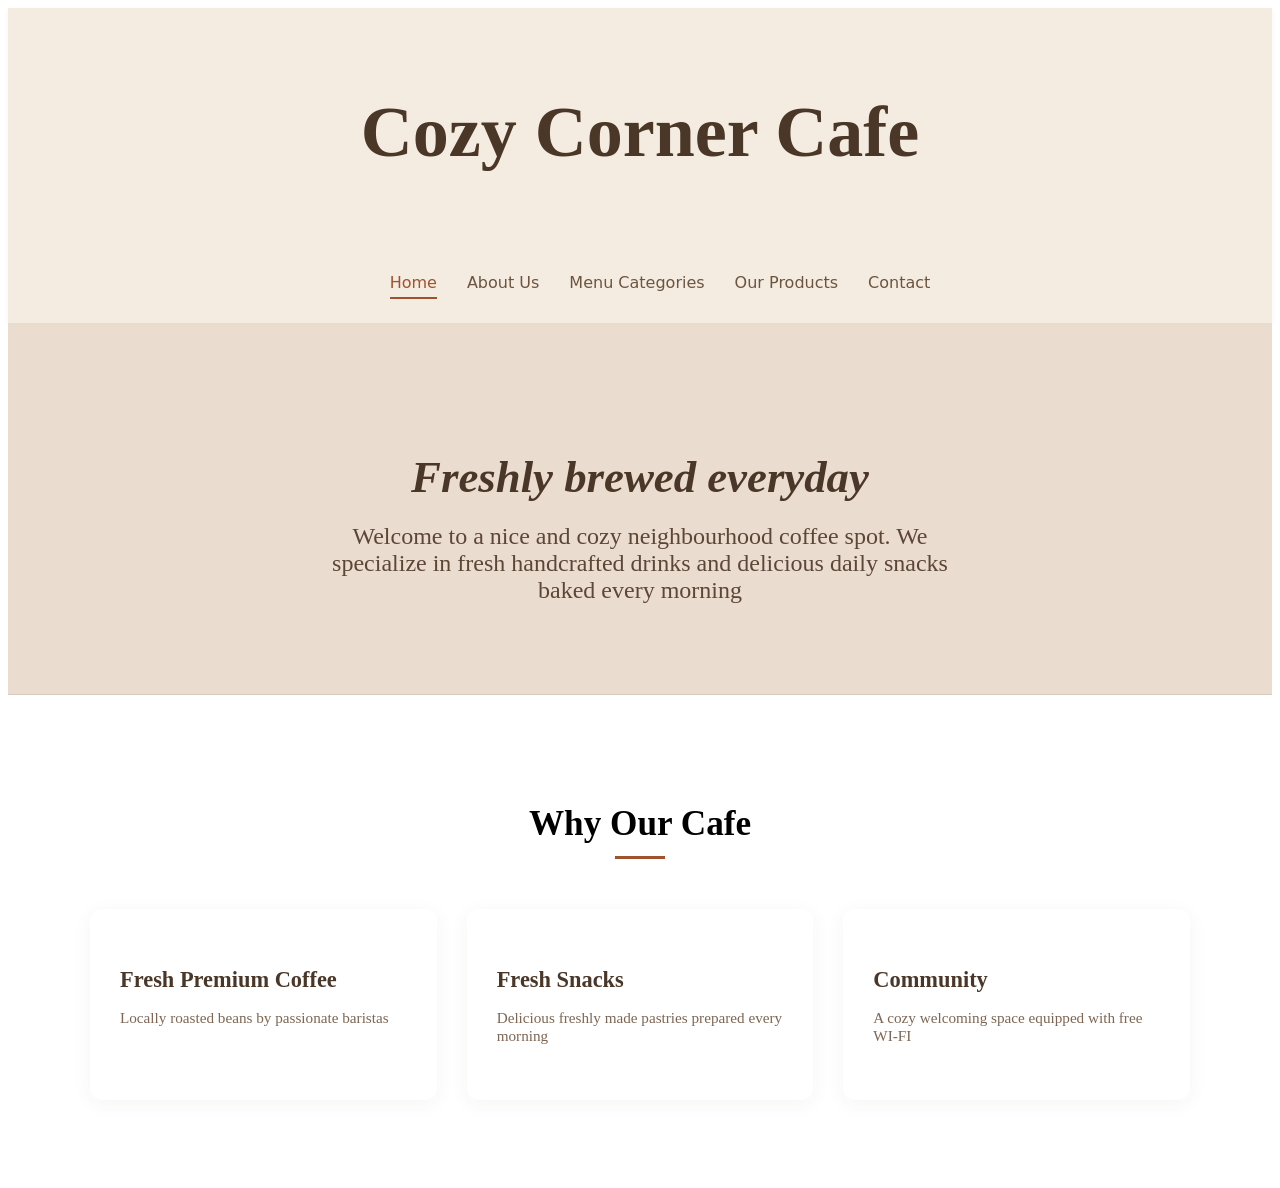
==== index.html @ 43c617df "Update index.html" ====
<!DOCTYPE html>
<html lang="en">

<head>
    <meta charset="UTF-8">
    <meta name="viewport" content="width=device-width, initial-scale=1.0">
    <title>Local Business Cafe</title>
    <link rel="stylesheet" href="assets/css/style.css" />  <!--Calls in CSS-->
</head>

<body>
    <header class="index-header">
        <div class="index-logo">
            <h1>Cozy Corner Cafe</h1>
        </div>
        <nav>
            <ul>
                <!--Creates navigation buttons-->
                <li><a href="index.html" class="active" >Home</a></li> 
                <li><a href="about.html" >About Us</a></li>
                <li><a href="category.html" >Menu Categories</a></li>
                <li><a href="products.html">Our Products</a></li>
                <li><a href="contact.html" >Contact</a></li>
            </ul>
        </nav>
    </header>

    <main>
        <section class="hero">
            <h2>Freshly brewed everyday</h2>
            <p>Welcome to a nice and cozy neighbourhood coffee spot. We specialize in fresh handcrafted drinks and delicious daily snacks baked every morning</p>
        </section>

        <section class="highlights">
            <h2>Why Our Cafe</h2>

            <div class="highlight-grid">

                <div class="card">
                    <h2>Fresh Premium Coffee</h2>
                    <p>Locally roasted beans by passionate baristas</p>
                </div>

                <div class="card">
                    <h2>Fresh Snacks</h2>
                    <p>Delicious freshly made pastries prepared every morning</p>
                </div>

                <div class="card">
                    <h2>Community</h2>
                    <p>A cozy welcoming space equipped with free WI-FI </p>
                </div>
            </div>
        </section>
    </main>

    <script src="app.js" ></script>
</body>
</html>
---- assets/css/style.css ----
.container {
    max-width: 1100px;
    margin: 0 auto;
    padding: 40px 20px;
}

.index-header {
    display: flex;
    flex-direction: column;
    align-items: center;   /* Vertically centers both elements */
    padding: 15px 40px;
    background-color: #f4ece1;
    box-shadow: 0 2px 5px rgba(0, 0, 0, 0.05);
    gap: 15px;   /*Controlls gap between logo and links */
}

.index-logo {
    padding: 20px;
}

.index-logo h1 {
    font-family: 'Georgia', serif;
    font-size: 4.5rem;
    color: #4a3728;
}

nav ul {
    display: flex;
    list-style: none;   /* Removes Bullet points */
}

nav ul li {
    margin: 0 15px;
}

nav a {
    text-decoration: none;   /* Removes underline */
    font-family: system-ui, sans-serif;
    font-weight: 500;
    font-size: 1rem;
    color: #6d5440;
    padding: 5px 0;
    transition: color 0.2s ease, border-color 0.2s ease;   /* Color Transition  when you Hover*/
}

nav a:hover {
    color: #4a3728;   /* Darkens when you hover */
}

nav a.active {
    color: #a0522d;
    border-bottom: 2px solid #a0522d;
}

.hero {
    padding: 90px 20px;
    background-color: #ebdcd0;
    border-bottom: 1px solid rgba(74, 55, 40, 0.1);
    text-align: center;
}

.hero h2 {
    font-family: 'Georgia', serif;
    font-size: 2.8rem;
    color: #4a3728;
    margin-bottom: 20px;
    font-style: italic;
}

.hero p {
    max-width: 650px;
    margin: 0 auto;
    font-size: 1.5rem;
    color: #5c4636;
}

.highlights {
    padding: 80px 40px;
    text-align: center;
}

.highlights > h2 {
    font-family: 'Georgia', serif;
    font-size: 2.2rem;
    margin-bottom: 50px;
    position: relative;
    display: inline-block;   /* Shrinks parent match text sizing */
}

.highlights > h2::after {
    content: '';
    display: block;
    width: 50px;
    height: 3px;
    background-color: #a0522d;
    margin: 12px auto 0 auto;   /* Centers the line under the heading */
}

.highlight-grid {
    display: flex;
    justify-content: center;
    gap: 30px;
    max-width: 1100px;
    margin: 0 auto;
    flex-wrap: wrap; 
}

.card {
    background: #ffffff;
    padding: 40px 30px;
    border-radius: 12px;   /* Rounded Courners */
    flex: 1;
    min-width: 280px;
    box-shadow: 0 4px 20px rgba(74, 55, 40, 0.05);
    transition: transform 0.3s ease, box-shadow 0.3s ease;
    text-align: left;
}

.card:hover {
    transform: translateY(-5px);   /* Moves upwards when you hover */
}

.card h2 {
    font-family: 'Georgia', serif;
    font-size: 1.4rem;
    color: #4a3728;
    margin-bottom: 12px;
}

.card p {
    font-size: 0.95rem;
    color: #7d6653;
}



@media screen and (max-width: 768px) {
    
    header {
        padding: 20px;
        gap: 5px;

    }

    .index-logo {
        padding: 10px;
    }

    .index-logo h1 {
        font-size: 2rem;
    }

    nav ul {
        flex-direction: column;
        align-items: center;
        gap: 10px;
        padding: 0;
    }

    nav ul li {
        margin: 5px 0;
    }

    .hero {
        padding: 60px 20px;
    }

    .hero h2 {
        font-size: 2.2rem;
    }

    .hero p {
        font-size: 1.2rem;
    }

    .highlights {
        padding: 50px 20px;
    }
    .history {
        flex-direction: column;
        gap: 40px;
        padding: 60px 24px;
    }

    .our-history {
        text-align: left;
    }

    .our-history h2 {
        font-size: 2.4rem;
        margin-bottom: 20px;
    }

    .our-history p {
        font-size: 1.1rem;
        line-height: 1.6;
        margin-bottom: 18px;
    }

    .our-history-image {
        max-width: 100%;
        order: -1;
    }

    .our-history-image img {
        max-height: 300px;
    }
}


/* about.html */

.about-header {
    display: flex;
    flex-direction: column;
    align-items: center;
    padding: 15px 40px;
    background-color: #f4ece1;
    box-shadow: 0 2px 5px rgba(0, 0, 0, 0.05);
    gap: 15px;
}

.about-logo {
    padding: 20px;
}

.about-logo h1 {
    font-family: 'Georgia', serif;
    font-size: 4.5rem;
    color: #4a3728;
}

.our-story {
    padding: 90px 20px;
    background-color: #ebdcd0;
    border-bottom: 1px solid rgba(74, 55, 40, 0.1);
    text-align: center;
}

.our-story h2 {
    font-family: 'Georgia', serif;
    font-size: 2.8rem;
    color: #4a3728;
    margin-bottom: 20px;
    font-style: italic;
}

.our-story p {
    max-width: 650px;
    margin: 0 auto;
    font-size: 1.5rem;
    color: #5c4636;
}

.history {
    display: flex;
    align-items: stretch;
    justify-content: space-between;
    gap: 60px;
    padding: 100px 40px;         
    max-width: 1140px;
    margin: 0 auto;
    border-bottom: 1px solid rgba(74, 55, 40, 0.1);
}

.our-history {
    flex: 1.2;
    display: flex;
    flex-direction: column;
    justify-content: center;
    text-align: left;           
}

.our-history h2 {
    font-family: 'Georgia', serif;
    font-size: 3rem;
    color: #4a3728;
    margin-bottom: 30px;
    font-style: italic;
    font-weight: normal;
    line-height: 1.2;
    font-style: italic;
}

.our-history p {
    font-size: 1.15rem;          
    color: #5c4636;
    line-height: 1.7;
    margin-bottom: 24px;
}

.our-history p:last-child {
    margin-bottom: 0;
}

.our-history-image {
    flex: 0.8;
    max-width: 440px;
    width: 100%;
}

.our-history-image img {
    width: 100%;
    height: 100%;
    max-height: 520px;
    display: block;
    border-radius: 12px;
    object-fit: cover;
}

.our-values {
    padding: 90px 20px;
    border-bottom: 1px solid rgba(74, 55, 40, 0.1);
    text-align: center;
}

.our-values h2 {
    font-family: 'Georgia', serif;
    font-size: 2.8rem;
    margin-bottom: 20px;
    font-style: italic;
}

.our-values h3 {
    font-family: 'Georgia', serif;
    font-size: 2rem;
    margin-bottom: 20px;
    font-style: bold;
}

.our-values-grid {
    display: flex;
    justify-content: center;
    gap: 30px;
    max-width: 1100px;
    margin: 0 auto;
    flex-wrap: wrap; 
}

.value-card {
    background: #ffffff;
    padding: 40px 30px;
    border-radius: 12px;
    flex: 1;
    min-width: 280px;
    box-shadow: 0 4px 20px rgba(74, 55, 40, 0.05);
    transition: transform 0.3s ease, box-shadow 0.3s ease;
    text-align: left;
}

.value-card:hover {
    transform: translateY(-5px);
}

.value-card h2 {
    font-family: 'Georgia', serif;
    font-size: 1.4rem;
    color: #4a3728;
    margin-bottom: 12px;
}

.value-card p {
    font-size: 0.95rem;
    color: #7d6653;
}

/* Contact.html */

.contact-header {
    display: flex;
    flex-direction: column;
    align-items: center;
    padding: 15px 40px;
    background-color: #f4ece1;
    box-shadow: 0 2px 5px rgba(0, 0, 0, 0.05);
    gap: 15px;
}

.contact-logo {
    padding: 20px;
}

.contact-logo h1 {
    font-family: 'Georgia', serif;
    font-size: 4.5rem;
    color: #4a3728;
}

.contact-section {
    max-width: 600px;
    margin: 60px auto;
    padding: 0 20px;
}

.form-group {
    margin-bottom: 20px;
    display: flex;
    flex-direction: column;
    text-align: left;
}

.form-group label {
    font-family: system-ui, sans-serif;
    font-weight: 500;
    color: #4a3728;
    margin-bottom: 5px;
}

.form-group input, 
.form-group textarea {
    padding: 12px;
    border: 1px solid #6d5440;
    border-radius: 6px;
    font-size: 1rem;
    outline: none;
}

/* Validation Highlights and Feedback States */
.error-msg {
    color: #d9534f;
    font-size: 0.85rem;
    margin-top: 5px;
    font-family: system-ui, sans-serif;
}

.input-error {
    border-color: #d9534f !important;
    background-color: #fff5f5;
}

#submitBtn {
    background-color: #4a3728;
    color: #ffffff;
    padding: 12px 24px;
    border: none;
    border-radius: 6px;
    font-size: 1rem;
    cursor: pointer;
    transition: background-color 0.2s ease;
}

#submitBtn:hover {
    background-color: #6d5440;
}

.feedback-container {
    margin-top: 20px;
    padding: 15px;
    border-radius: 6px;
    font-family: system-ui, sans-serif;
    text-align: center;
}

.success-msg {
    background-color: #d4edda;
    color: #155724;
    border: 1px solid #c3e6cb;
}

.error-banner {
    background-color: #f8d7da;
    color: #721c24;
    border: 1px solid #f5c6cb;
}

.hidden {
    display: none;
}

/* Category.html */

.category-header {
    display: flex;
    flex-direction: column;
    align-items: center;
    padding: 15px 40px;
    background-color: #f4ece1;
    box-shadow: 0 2px 5px rgba(0, 0, 0, 0.05);
    gap: 15px;
}

.category-logo {
    padding: 20px;
}

.category-logo h1 {
    font-family: 'Georgia', serif;
    font-size: 4.5rem;
    color: #4a3728;
}

.category-filter-buttons {
    margin: 30px 0 5px 0;
    display: flex;
    justify-content: center;
    gap: 15px;
    flex-wrap: wrap;
}

.filter-button {
    background-color: transparent;
    border: 2px solid #6d5440;
    color: #6d5440;
    padding: 10px 20px;
    font-size: 1rem;
    font-weight: 500;
    border-radius: 30px;
    cursor: pointer;
    transition: all 0.2s ease;
}

.filter-button:hover, 
.filter-button.active {
    background-color: #4a3728;
    border-color: #4a3728;
    color: #ffffff;
}

.category-section {
    max-width: 1100px;
    margin: 60px auto;
    padding: 0 20px;
    text-align: center;
}

.menu-grid {
    display: grid;
    grid-template-columns: repeat(auto-fit, minmax(320px, 1fr));
    gap: 25px;
    margin-top: 40px;
}

.menu-item {
    background-color: #f4ece1;
    border-radius: 8px;
    padding: 20px;
    box-sizing: border-box;
    text-align: left;
    transition: opacity 0.3s ease, transform 0.3s ease;
    display: flex;
    flex-direction: row; 
    gap: 20px;
    align-items: center;
    justify-content: space-between;
}

.item-info {
    flex: 1;
}

.menu-item h3 {
    font-family: 'Georgia', serif;
    color: #4a3728;
    margin-top: 0;
    margin-bottom: 8px;
    font-size: 1.3rem;
}

.menu-item p {
    color: #6d5440;
    font-size: 0.95rem;
    margin: 0;
}

.menu-grid img {
    width: 120px;
    height: 120px;
    object-fit: cover;
    border-radius: 8px;
    flex-shrink: 0; 
}

.hidden-item {
    display: none !important;
}

@media screen and (max-width: 768px) {
    .category-logo h1 {
        font-size: 2.5rem;
    }
}

@media screen and (max-width: 550px) {
    .menu-item {
        flex-direction: column-reverse;
        text-align: center;
        gap: 15px;
    }

    .menu-grid img {
        width: 100%;
        max-width: 240px;
        height: 160px;
    }
}

/* products.html */

.products-header {
    display: flex;
    flex-direction: column;
    align-items: center;
    padding: 15px 40px;
    background-color: #f4ece1;
    box-shadow: 0 2px 5px rgba(0, 0, 0, 0.05);
    gap: 15px;
}

.products-logo {
    padding: 20px;
}

.products-logo h1 {
    font-family: 'Georgia', serif;
    font-size: 4.5rem;
    color: #4a3728;
}

.products-header {
    display: flex;
    flex-direction: column;
    align-items: center;
    padding: 15px 40px;
    background-color: #f4ece1;
    box-shadow: 0 2px 5px rgba(0, 0, 0, 0.05);
    gap: 15px;
}

.products-section {
    max-width: 1100px;
    margin: 60px auto;
    padding: 0 20px;
    text-align: center;
}

.products-grid {
    display: flex;
    flex-wrap: wrap;
    gap: 30px;
    margin-top: 40px;
    justify-content: center;
}

.product-card {
    background-color: #ffffff;
    border: 1px solid rgba(109, 84, 64, 0.15);
    border-radius: 12px;
    overflow: hidden;
    display: flex;
    flex-direction: column;
    flex: 1;
    min-width: 280px;
    max-width: 320px;
    text-align: left;
    box-shadow: 0 4px 15px rgba(74, 55, 40, 0.02);
    transition: transform 0.3s ease, box-shadow 0.3s ease;
}

.product-card img,
.product-image {
    width: 100%;
    height: 200px;
    object-fit: cover;
    display: block;
    border-bottom: 1px solid rgba(109, 84, 64, 0.15); 
}

.product-card:hover {
    transform: translateY(-5px);
    box-shadow: 0 8px 25px rgba(74, 55, 40, 0.08);
}

.product-image {
    background-color: #f4ece1;
    height: 200px;
    display: flex;
    align-items: center;
    justify-content: center;
    font-size: 4rem;
}

.product-info {
    padding: 25px 20px 20px 20px;
    display: flex;
    flex-direction: column;
    flex-grow: 1;
}

.product-info h3 {
    font-family: 'Georgia', serif;
    color: #4a3728;
    margin: 0 0 10px 0;
    font-size: 1.3rem;
}

.product-desc {
    color: #6d5440;
    font-size: 0.9rem;
    line-height: 1.4;
    margin: 0 0 15px 0;
    flex-grow: 1;
}

.product-price {
    font-family: system-ui, sans-serif;
    font-weight: 700;
    font-size: 1.2rem;
    color: #a0522d;
}
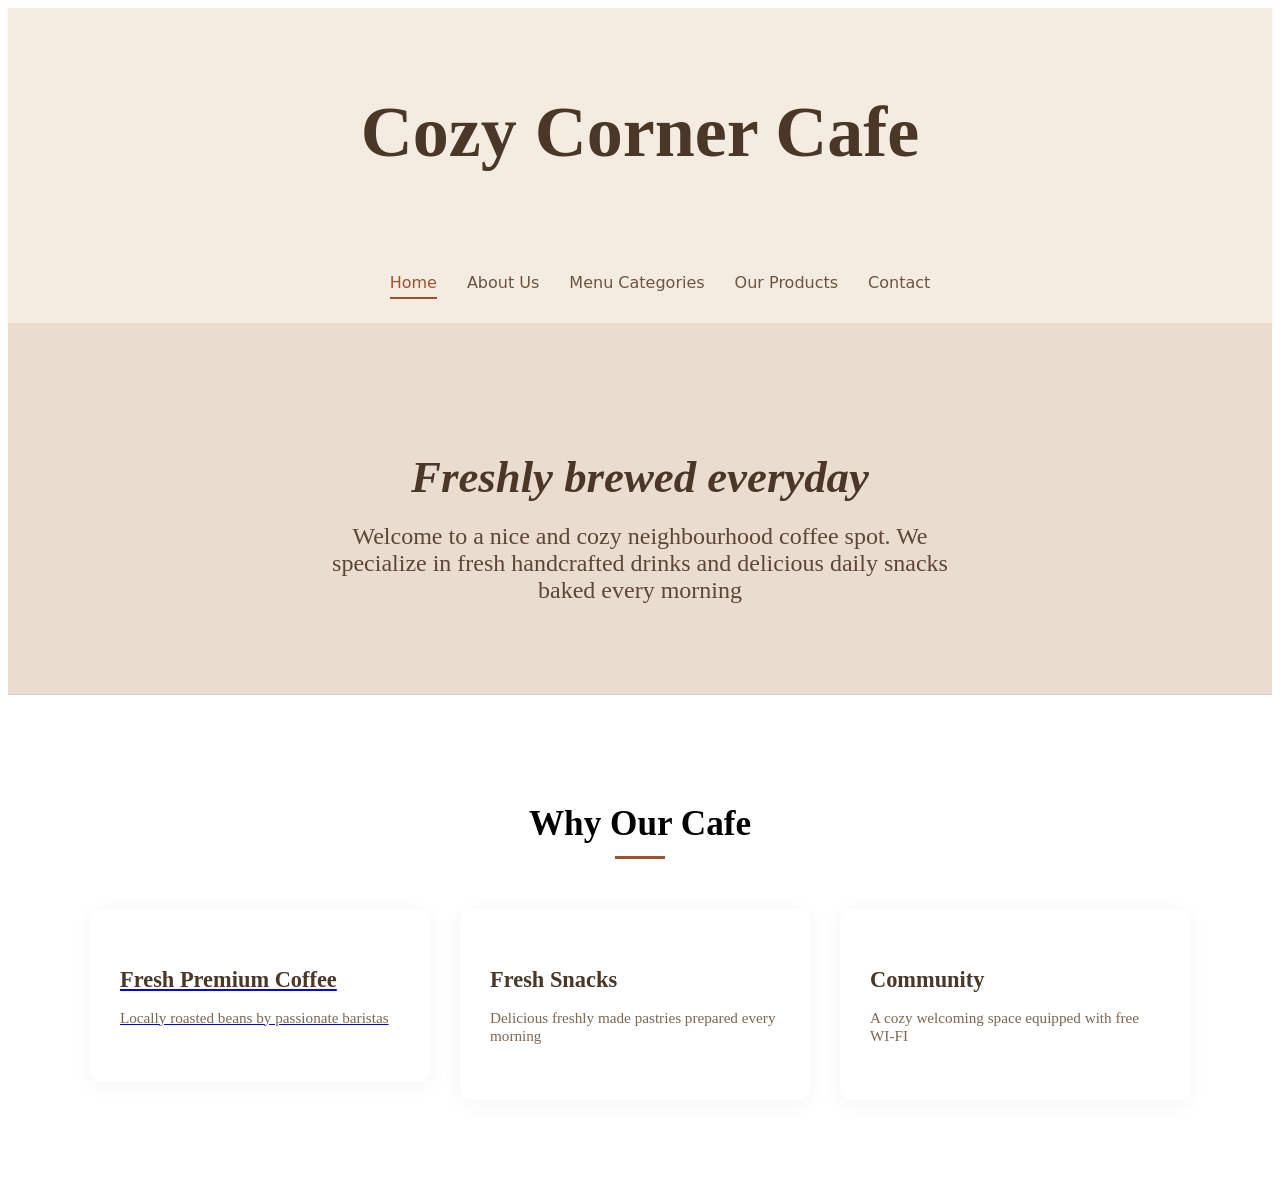
==== commit e217842a: "Update index.html" ====
--- a/index.html
+++ b/index.html
@@ -35,11 +35,13 @@
             <h2>Why Our Cafe</h2>
 
             <div class="highlight-grid">
-
+                <a href="https://cafe-henna-six-99.vercel.app/products.html" >
                 <div class="card">
                     <h2>Fresh Premium Coffee</h2>
                     <p>Locally roasted beans by passionate baristas</p>
+                    
                 </div>
+                </a>
 
                 <div class="card">
                     <h2>Fresh Snacks</h2>
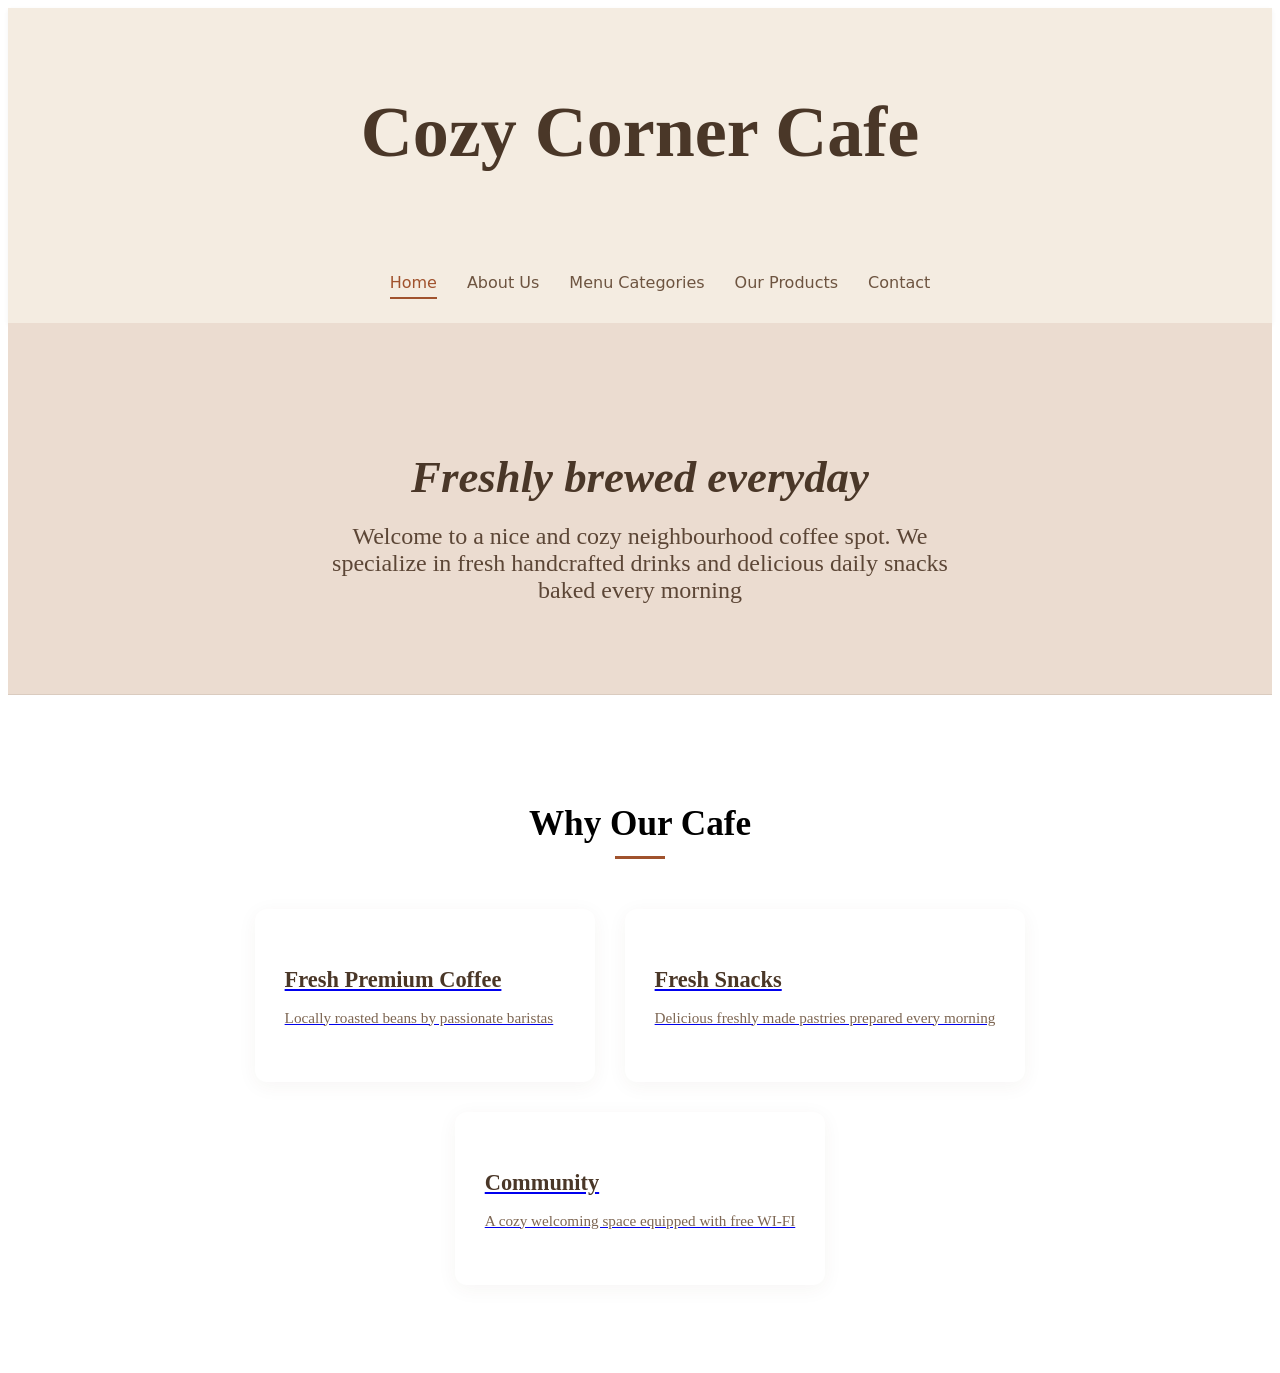
==== commit ceca8157: "Update index.html" ====
--- a/index.html
+++ b/index.html
@@ -36,22 +36,25 @@
 
             <div class="highlight-grid">
                 <a href="https://cafe-henna-six-99.vercel.app/products.html" >
-                <div class="card">
-                    <h2>Fresh Premium Coffee</h2>
-                    <p>Locally roasted beans by passionate baristas</p>
-                    
-                </div>
+                    <div class="card">
+                        <h2>Fresh Premium Coffee</h2>
+                        <p>Locally roasted beans by passionate baristas</p>
+                    </div>
                 </a>
 
-                <div class="card">
-                    <h2>Fresh Snacks</h2>
-                    <p>Delicious freshly made pastries prepared every morning</p>
-                </div>
+                <a href="https://cafe-henna-six-99.vercel.app/products.html">
+                    <div class="card">
+                        <h2>Fresh Snacks</h2>
+                        <p>Delicious freshly made pastries prepared every morning</p>
+                    </div>
+                </a>
 
-                <div class="card">
-                    <h2>Community</h2>
-                    <p>A cozy welcoming space equipped with free WI-FI </p>
-                </div>
+                <a href="https://cafe-henna-six-99.vercel.app/about.html">
+                    <div class="card">
+                        <h2>Community</h2>
+                        <p>A cozy welcoming space equipped with free WI-FI </p>
+                    </div>
+                </a>
             </div>
         </section>
     </main>
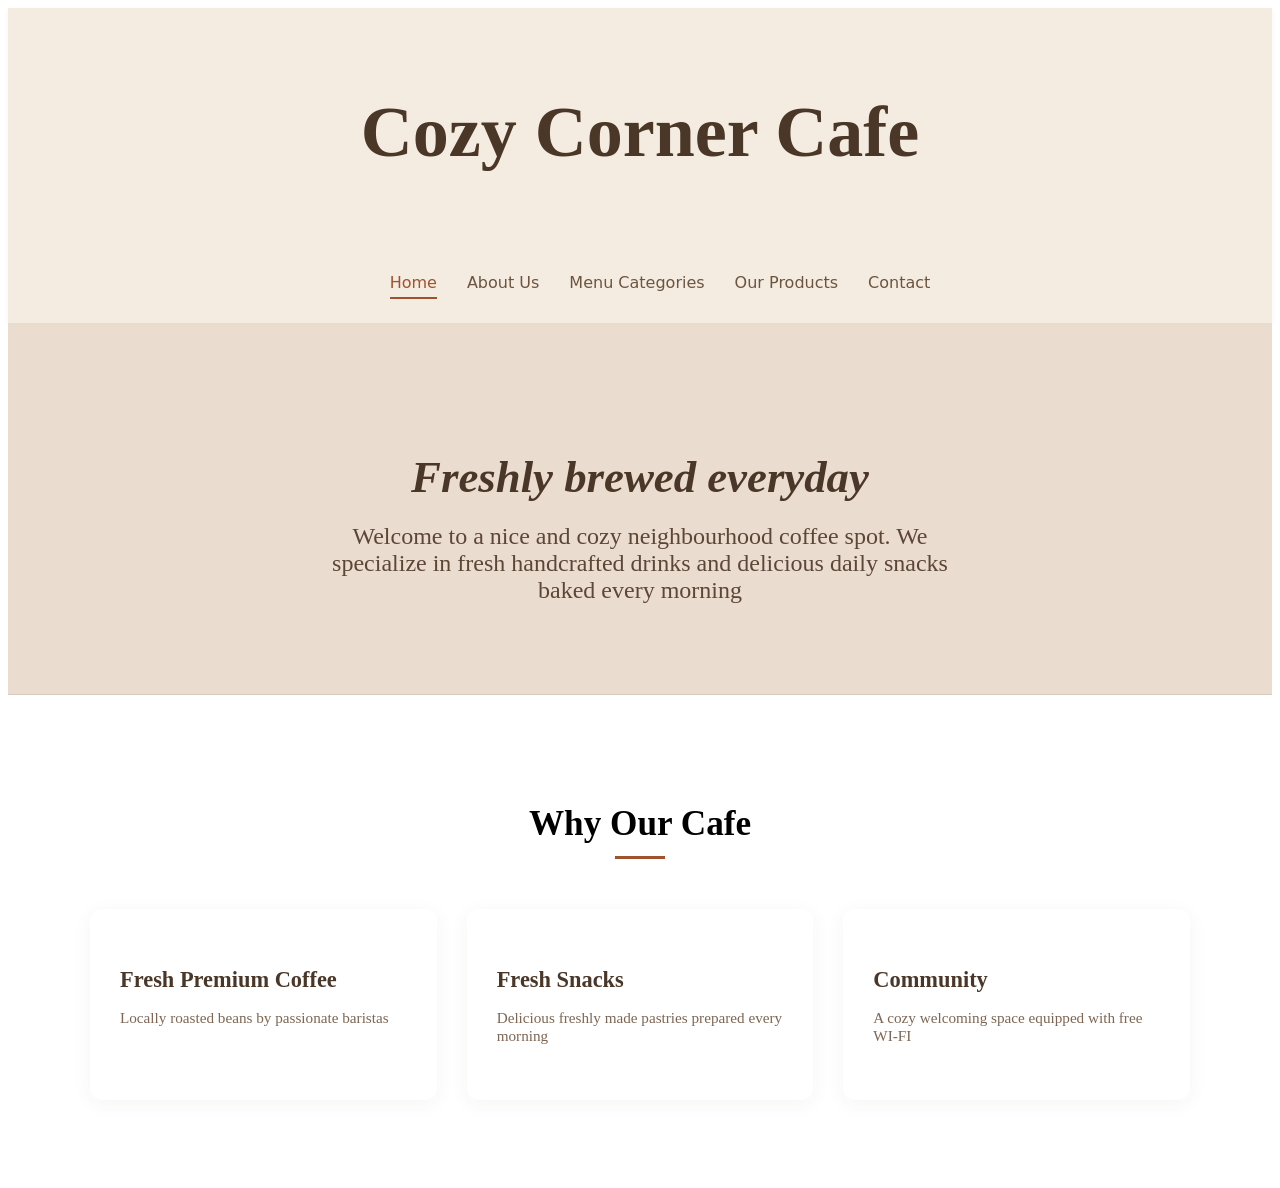
==== commit 722530d1: "Add links to tabs" ====
--- a/index.html
+++ b/index.html
@@ -35,21 +35,21 @@
             <h2>Why Our Cafe</h2>
 
             <div class="highlight-grid">
-                <a href="https://cafe-henna-six-99.vercel.app/products.html" >
+                <a href="https://cafe-henna-six-99.vercel.app/products.html" class="card-link">
                     <div class="card">
                         <h2>Fresh Premium Coffee</h2>
                         <p>Locally roasted beans by passionate baristas</p>
                     </div>
                 </a>
 
-                <a href="https://cafe-henna-six-99.vercel.app/products.html">
+                <a href="https://cafe-henna-six-99.vercel.app/products.html" class="card-link">
                     <div class="card">
                         <h2>Fresh Snacks</h2>
                         <p>Delicious freshly made pastries prepared every morning</p>
                     </div>
                 </a>
 
-                <a href="https://cafe-henna-six-99.vercel.app/about.html">
+                <a href="https://cafe-henna-six-99.vercel.app/about.html" class="card-link">
                     <div class="card">
                         <h2>Community</h2>
                         <p>A cozy welcoming space equipped with free WI-FI </p>
--- a/assets/css/style.css
+++ b/assets/css/style.css
@@ -103,6 +103,13 @@
     max-width: 1100px;
     margin: 0 auto;
     flex-wrap: wrap; 
+}
+
+.card-link {
+    text-decoration: none !important; 
+    display: flex;
+    flex: 1;
+    min-width: 280px;
 }
 
 .card {
@@ -132,14 +139,11 @@
     color: #7d6653;
 }
 
-
-
 @media screen and (max-width: 768px) {
-    
-    header {
+
+    .index-header {
         padding: 20px;
         gap: 5px;
-
     }
 
     .index-logo {
@@ -159,6 +163,15 @@
 
     nav ul li {
         margin: 5px 0;
+    }
+
+    .highlight-grid {
+        flex-direction: column;
+        gap: 20px;
+    }
+
+    .card-link {
+        width: 100%;
     }
 
     .hero {
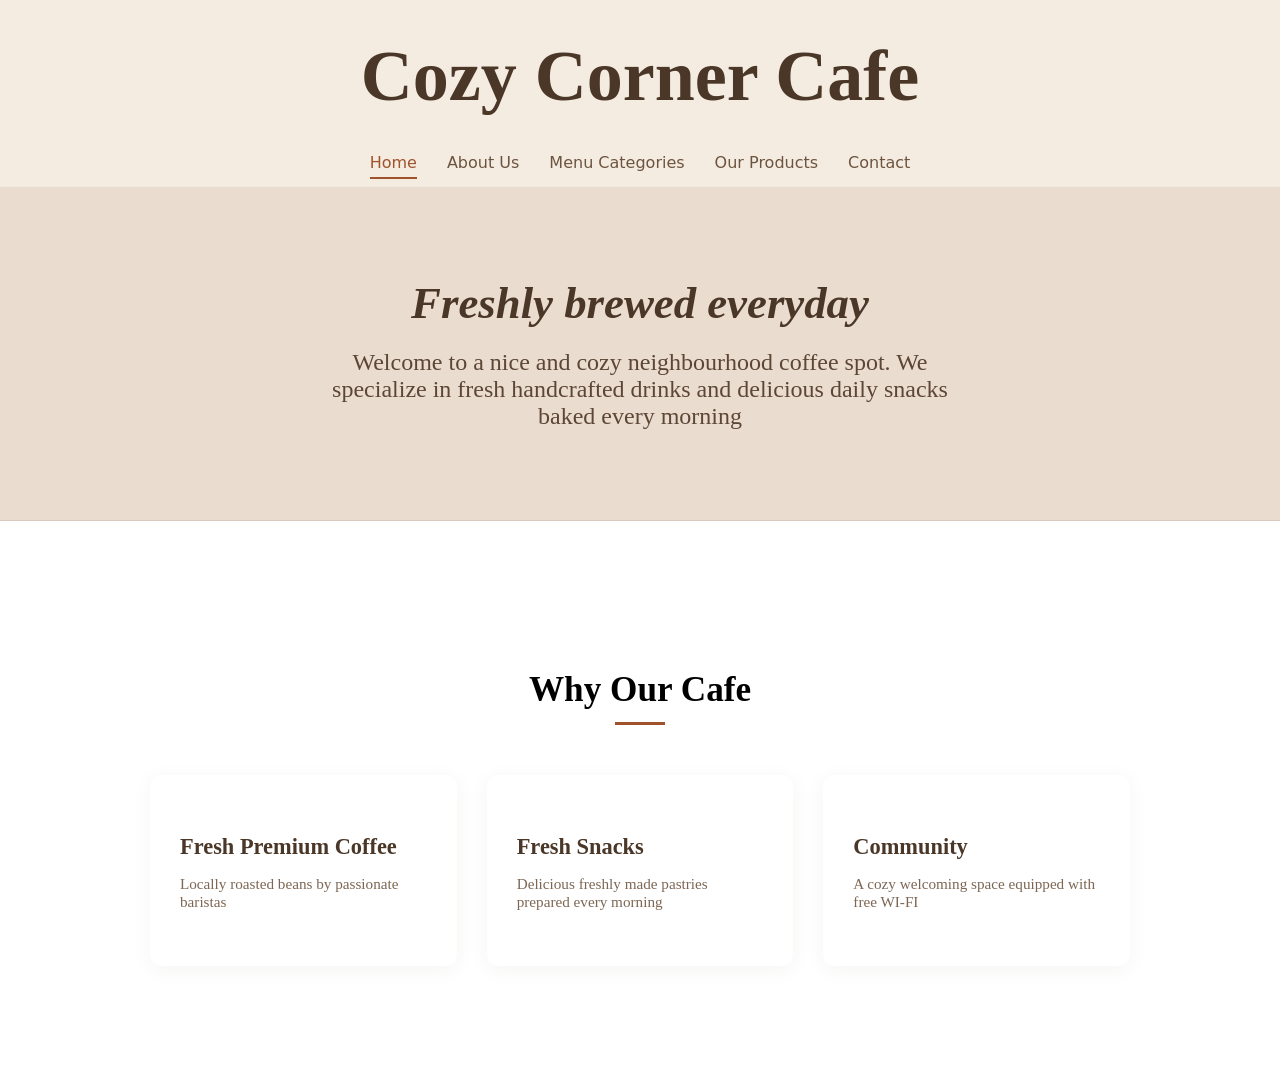
==== commit c8e8dd46: "Update index.html" ====
--- a/index.html
+++ b/index.html
@@ -25,11 +25,12 @@
         </nav>
     </header>
 
+<section class="hero">
+    <h2>Freshly brewed everyday</h2>
+    <p>Welcome to a nice and cozy neighbourhood coffee spot. We specialize in fresh handcrafted drinks and delicious daily snacks baked every morning</p>
+</section>
+
     <main>
-        <section class="hero">
-            <h2>Freshly brewed everyday</h2>
-            <p>Welcome to a nice and cozy neighbourhood coffee spot. We specialize in fresh handcrafted drinks and delicious daily snacks baked every morning</p>
-        </section>
 
         <section class="highlights">
             <h2>Why Our Cafe</h2>
--- a/assets/css/style.css
+++ b/assets/css/style.css
@@ -1,24 +1,48 @@
+*, *::before, *::after {
+    box-sizing: border-box; /* Core fix: keeps all layouts mathematically sound */
+}
+
+body {
+    margin: 0;
+    padding: 0;
+    background-color: #ffffff;
+}
+
 .container {
     max-width: 1100px;
     margin: 0 auto;
     padding: 40px 20px;
 }
 
-.index-header {
+.index-header,
+.about-header,
+.contact-header,
+.category-header,
+.products-header {
     display: flex;
     flex-direction: column;
-    align-items: center;   /* Vertically centers both elements */
+    align-items: center;
     padding: 15px 40px;
     background-color: #f4ece1;
     box-shadow: 0 2px 5px rgba(0, 0, 0, 0.05);
-    gap: 15px;   /*Controlls gap between logo and links */
-}
-
-.index-logo {
+    gap: 15px;
+}
+
+.index-logo,
+.about-logo,
+.contact-logo,
+.category-logo,
+.products-logo {
     padding: 20px;
 }
 
-.index-logo h1 {
+.index-logo h1,
+.about-logo h1,
+.contact-logo h1,
+.category-header h1,
+.category-logo h1,
+.products-logo h1 {
+    margin: 0;
     font-family: 'Georgia', serif;
     font-size: 4.5rem;
     color: #4a3728;
@@ -26,7 +50,9 @@
 
 nav ul {
     display: flex;
-    list-style: none;   /* Removes Bullet points */
+    list-style: none;
+    padding: 0;
+    margin: 0;
 }
 
 nav ul li {
@@ -34,17 +60,17 @@
 }
 
 nav a {
-    text-decoration: none;   /* Removes underline */
+    text-decoration: none;
     font-family: system-ui, sans-serif;
     font-weight: 500;
     font-size: 1rem;
     color: #6d5440;
     padding: 5px 0;
-    transition: color 0.2s ease, border-color 0.2s ease;   /* Color Transition  when you Hover*/
+    transition: color 0.2s ease, border-color 0.2s ease;
 }
 
 nav a:hover {
-    color: #4a3728;   /* Darkens when you hover */
+    color: #4a3728;
 }
 
 nav a.active {
@@ -53,13 +79,16 @@
 }
 
 .hero {
+    width: 100%;
     padding: 90px 20px;
     background-color: #ebdcd0;
     border-bottom: 1px solid rgba(74, 55, 40, 0.1);
     text-align: center;
+    box-sizing: border-box;
 }
 
 .hero h2 {
+    margin-top: 0;
     font-family: 'Georgia', serif;
     font-size: 2.8rem;
     color: #4a3728;
@@ -84,7 +113,7 @@
     font-size: 2.2rem;
     margin-bottom: 50px;
     position: relative;
-    display: inline-block;   /* Shrinks parent match text sizing */
+    display: inline-block;
 }
 
 .highlights > h2::after {
@@ -93,7 +122,7 @@
     width: 50px;
     height: 3px;
     background-color: #a0522d;
-    margin: 12px auto 0 auto;   /* Centers the line under the heading */
+    margin: 12px auto 0 auto;
 }
 
 .highlight-grid {
@@ -115,7 +144,7 @@
 .card {
     background: #ffffff;
     padding: 40px 30px;
-    border-radius: 12px;   /* Rounded Courners */
+    border-radius: 12px;
     flex: 1;
     min-width: 280px;
     box-shadow: 0 4px 20px rgba(74, 55, 40, 0.05);
@@ -124,7 +153,7 @@
 }
 
 .card:hover {
-    transform: translateY(-5px);   /* Moves upwards when you hover */
+    transform: translateY(-5px);
 }
 
 .card h2 {
@@ -139,109 +168,7 @@
     color: #7d6653;
 }
 
-@media screen and (max-width: 768px) {
-
-    .index-header {
-        padding: 20px;
-        gap: 5px;
-    }
-
-    .index-logo {
-        padding: 10px;
-    }
-
-    .index-logo h1 {
-        font-size: 2rem;
-    }
-
-    nav ul {
-        flex-direction: column;
-        align-items: center;
-        gap: 10px;
-        padding: 0;
-    }
-
-    nav ul li {
-        margin: 5px 0;
-    }
-
-    .highlight-grid {
-        flex-direction: column;
-        gap: 20px;
-    }
-
-    .card-link {
-        width: 100%;
-    }
-
-    .hero {
-        padding: 60px 20px;
-    }
-
-    .hero h2 {
-        font-size: 2.2rem;
-    }
-
-    .hero p {
-        font-size: 1.2rem;
-    }
-
-    .highlights {
-        padding: 50px 20px;
-    }
-    .history {
-        flex-direction: column;
-        gap: 40px;
-        padding: 60px 24px;
-    }
-
-    .our-history {
-        text-align: left;
-    }
-
-    .our-history h2 {
-        font-size: 2.4rem;
-        margin-bottom: 20px;
-    }
-
-    .our-history p {
-        font-size: 1.1rem;
-        line-height: 1.6;
-        margin-bottom: 18px;
-    }
-
-    .our-history-image {
-        max-width: 100%;
-        order: -1;
-    }
-
-    .our-history-image img {
-        max-height: 300px;
-    }
-}
-
-
 /* about.html */
-
-.about-header {
-    display: flex;
-    flex-direction: column;
-    align-items: center;
-    padding: 15px 40px;
-    background-color: #f4ece1;
-    box-shadow: 0 2px 5px rgba(0, 0, 0, 0.05);
-    gap: 15px;
-}
-
-.about-logo {
-    padding: 20px;
-}
-
-.about-logo h1 {
-    font-family: 'Georgia', serif;
-    font-size: 4.5rem;
-    color: #4a3728;
-}
 
 .our-story {
     padding: 90px 20px;
@@ -289,7 +216,6 @@
     font-size: 3rem;
     color: #4a3728;
     margin-bottom: 30px;
-    font-style: italic;
     font-weight: normal;
     line-height: 1.2;
     font-style: italic;
@@ -338,7 +264,7 @@
     font-family: 'Georgia', serif;
     font-size: 2rem;
     margin-bottom: 20px;
-    font-style: bold;
+    font-weight: bold;
 }
 
 .our-values-grid {
@@ -379,26 +305,6 @@
 
 /* Contact.html */
 
-.contact-header {
-    display: flex;
-    flex-direction: column;
-    align-items: center;
-    padding: 15px 40px;
-    background-color: #f4ece1;
-    box-shadow: 0 2px 5px rgba(0, 0, 0, 0.05);
-    gap: 15px;
-}
-
-.contact-logo {
-    padding: 20px;
-}
-
-.contact-logo h1 {
-    font-family: 'Georgia', serif;
-    font-size: 4.5rem;
-    color: #4a3728;
-}
-
 .contact-section {
     max-width: 600px;
     margin: 60px auto;
@@ -481,26 +387,6 @@
 }
 
 /* Category.html */
-
-.category-header {
-    display: flex;
-    flex-direction: column;
-    align-items: center;
-    padding: 15px 40px;
-    background-color: #f4ece1;
-    box-shadow: 0 2px 5px rgba(0, 0, 0, 0.05);
-    gap: 15px;
-}
-
-.category-logo {
-    padding: 20px;
-}
-
-.category-logo h1 {
-    font-family: 'Georgia', serif;
-    font-size: 4.5rem;
-    color: #4a3728;
-}
 
 .category-filter-buttons {
     margin: 30px 0 5px 0;
@@ -609,36 +495,6 @@
 
 /* products.html */
 
-.products-header {
-    display: flex;
-    flex-direction: column;
-    align-items: center;
-    padding: 15px 40px;
-    background-color: #f4ece1;
-    box-shadow: 0 2px 5px rgba(0, 0, 0, 0.05);
-    gap: 15px;
-}
-
-.products-logo {
-    padding: 20px;
-}
-
-.products-logo h1 {
-    font-family: 'Georgia', serif;
-    font-size: 4.5rem;
-    color: #4a3728;
-}
-
-.products-header {
-    display: flex;
-    flex-direction: column;
-    align-items: center;
-    padding: 15px 40px;
-    background-color: #f4ece1;
-    box-shadow: 0 2px 5px rgba(0, 0, 0, 0.05);
-    gap: 15px;
-}
-
 .products-section {
     max-width: 1100px;
     margin: 60px auto;
@@ -646,14 +502,21 @@
     text-align: center;
 }
 
+main {
+    max-width: 1100px;
+    margin: 40px auto;
+    padding: 0 20px;
+}
+
+/* Flexible grid wrapper utilizing wrapping layout flows */
 .products-grid {
     display: flex;
     flex-wrap: wrap;
     gap: 30px;
-    margin-top: 40px;
     justify-content: center;
 }
 
+/* Individual Product Cards */
 .product-card {
     background-color: #ffffff;
     border: 1px solid rgba(109, 84, 64, 0.15);
@@ -667,31 +530,31 @@
     text-align: left;
     box-shadow: 0 4px 15px rgba(74, 55, 40, 0.02);
     transition: transform 0.3s ease, box-shadow 0.3s ease;
-}
-
-.product-card img,
+    box-sizing: border-box; /* Forces padding to stay within the card size boundaries */
+}
+
+.product-card:hover {
+    transform: translateY(-5px);
+    box-shadow: 0 8px 25px rgba(74, 55, 40, 0.08);
+}
+
+/* Image wrappers ensuring photos fit card boundaries uniformly */
 .product-image {
     width: 100%;
     height: 200px;
+    background-color: #f4ece1;
+    overflow: hidden;
+    border-bottom: 1px solid rgba(109, 84, 64, 0.15);
+}
+
+.product-image img {
+    width: 100%;
+    height: 100%;
     object-fit: cover;
     display: block;
-    border-bottom: 1px solid rgba(109, 84, 64, 0.15); 
-}
-
-.product-card:hover {
-    transform: translateY(-5px);
-    box-shadow: 0 8px 25px rgba(74, 55, 40, 0.08);
-}
-
-.product-image {
-    background-color: #f4ece1;
-    height: 200px;
-    display: flex;
-    align-items: center;
-    justify-content: center;
-    font-size: 4rem;
-}
-
+}
+
+/* Internal text element spacing alignment inside the card containers */
 .product-info {
     padding: 25px 20px 20px 20px;
     display: flex;
@@ -711,7 +574,7 @@
     font-size: 0.9rem;
     line-height: 1.4;
     margin: 0 0 15px 0;
-    flex-grow: 1;
+    flex-grow: 1; /* Pushes the price element perfectly down to the baseline layout line */
 }
 
 .product-price {
@@ -720,3 +583,136 @@
     font-size: 1.2rem;
     color: #a0522d;
 }
+
+@media screen and (max-width: 768px) {
+
+    .index-header {
+        padding: 20px;
+        gap: 5px;
+    }
+
+    .index-logo {
+        padding: 10px;
+    }
+
+    .index-logo h1 {
+        font-size: 2rem;
+    }
+
+    .about-header {
+        padding: 20px;
+        gap: 5px;
+    }
+
+    .about-logo {
+        padding: 10px;
+    }
+
+    .about-logo h1 {
+        font-size: 2rem;
+    }
+
+    .contact-header {
+        padding: 20px;
+        gap: 5px;
+    }
+
+    .contact-logo {
+        padding: 10px;
+    }
+
+    .contact-logo h1 {
+        font-size: 2rem;
+    }
+
+    .category-header {
+        padding: 20px;
+        gap: 5px;
+    }
+
+    .category-logo {
+        padding: 10px;
+    }
+
+    .category-logo h1 {
+        font-size: 2rem;
+    }
+
+    .products-header {
+        padding: 20px;
+        gap: 5px;
+    }
+
+    .products-logo {
+        padding: 10px;
+    }
+
+    .products-logo h1 {
+        font-size: 2rem;
+    }
+
+    nav ul {
+        flex-direction: column;
+        align-items: center;
+        gap: 10px;
+        padding: 0;
+    }
+
+    nav ul li {
+        margin: 5px 0;
+    }
+
+    .highlight-grid {
+        flex-direction: column;
+        gap: 20px;
+    }
+
+    .card-link {
+        width: 100%;
+    }
+
+    .hero {
+        padding: 60px 20px;
+    }
+
+    .hero h2 {
+        font-size: 2.2rem;
+    }
+
+    .hero p {
+        font-size: 1.2rem;
+    }
+
+    .highlights {
+        padding: 50px 20px;
+    }
+    .history {
+        flex-direction: column;
+        gap: 40px;
+        padding: 60px 24px;
+    }
+
+    .our-history {
+        text-align: left;
+    }
+
+    .our-history h2 {
+        font-size: 2.4rem;
+        margin-bottom: 20px;
+    }
+
+    .our-history p {
+        font-size: 1.1rem;
+        line-height: 1.6;
+        margin-bottom: 18px;
+    }
+
+    .our-history-image {
+        max-width: 100%;
+        order: -1;
+    }
+
+    .our-history-image img {
+        max-height: 300px;
+    }
+}
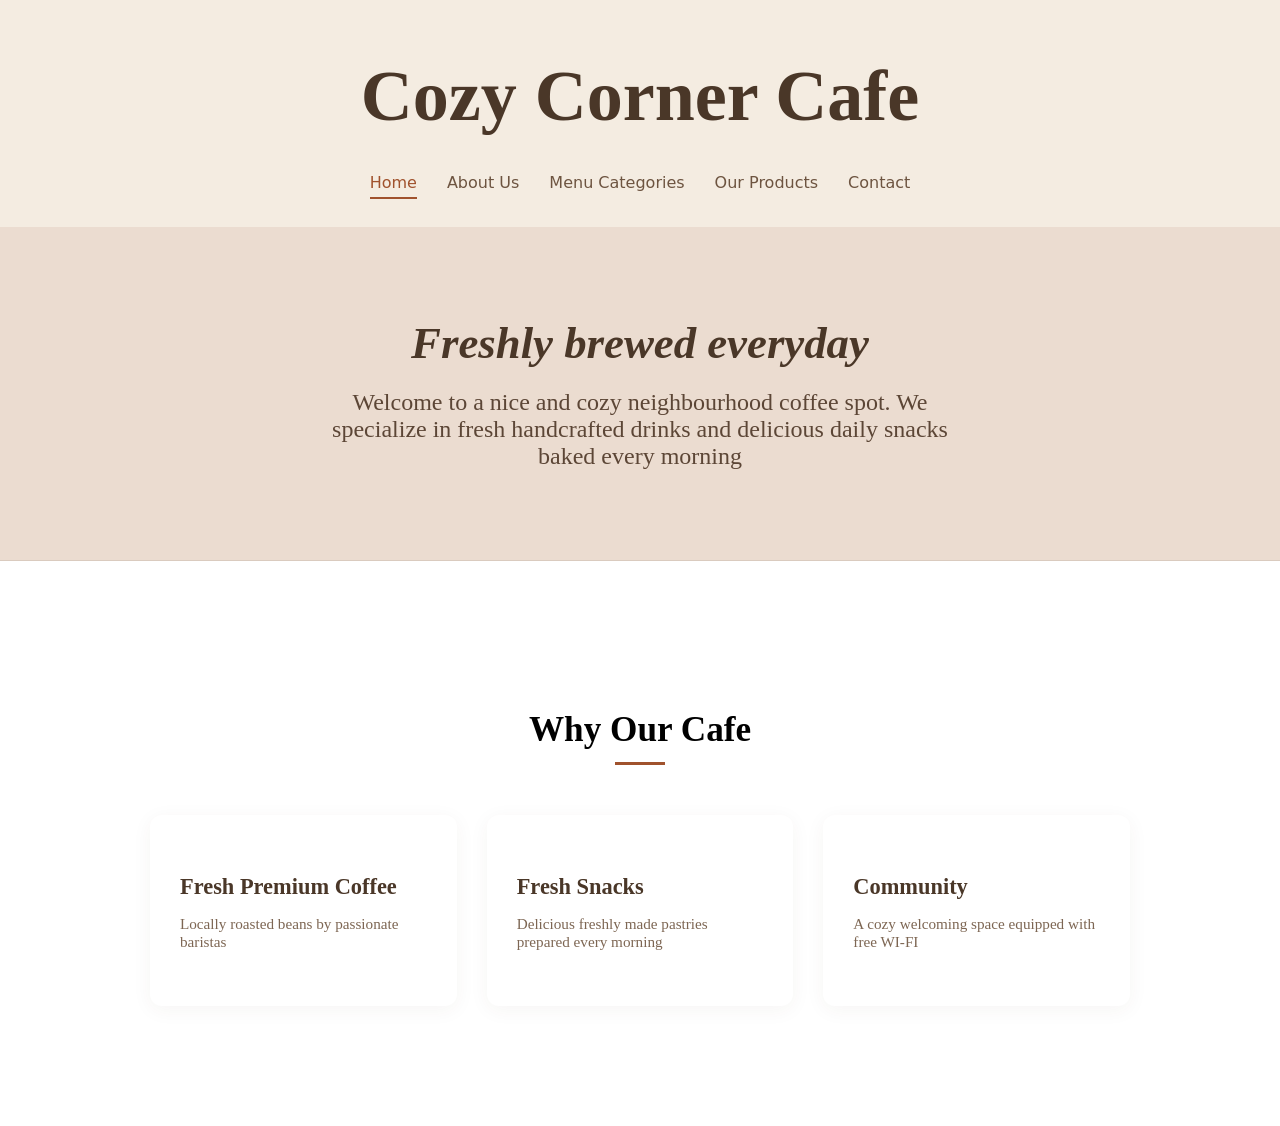
==== commit 3ae45f9e: "Update index.html" ====
--- a/index.html
+++ b/index.html
@@ -25,16 +25,17 @@
         </nav>
     </header>
 
+<!--Welcoming message-->
 <section class="hero">
     <h2>Freshly brewed everyday</h2>
     <p>Welcome to a nice and cozy neighbourhood coffee spot. We specialize in fresh handcrafted drinks and delicious daily snacks baked every morning</p>
 </section>
 
     <main>
-
         <section class="highlights">
             <h2>Why Our Cafe</h2>
-
+            
+            <!--Links to further pages-->
             <div class="highlight-grid">
                 <a href="https://cafe-henna-six-99.vercel.app/products.html" class="card-link">
                     <div class="card">
--- a/assets/css/style.css
+++ b/assets/css/style.css
@@ -1,5 +1,5 @@
 *, *::before, *::after {
-    box-sizing: border-box; /* Core fix: keeps all layouts mathematically sound */
+    box-sizing: border-box;
 }
 
 body {
@@ -22,7 +22,7 @@
     display: flex;
     flex-direction: column;
     align-items: center;
-    padding: 15px 40px;
+    padding: 35px 40px;
     background-color: #f4ece1;
     box-shadow: 0 2px 5px rgba(0, 0, 0, 0.05);
     gap: 15px;
@@ -171,13 +171,16 @@
 /* about.html */
 
 .our-story {
+    width: 100%;
     padding: 90px 20px;
     background-color: #ebdcd0;
     border-bottom: 1px solid rgba(74, 55, 40, 0.1);
     text-align: center;
+    box-sizing: border-box;
 }
 
 .our-story h2 {
+    margin-top: 0;
     font-family: 'Georgia', serif;
     font-size: 2.8rem;
     color: #4a3728;
@@ -334,7 +337,6 @@
     outline: none;
 }
 
-/* Validation Highlights and Feedback States */
 .error-msg {
     color: #d9534f;
     font-size: 0.85rem;
@@ -422,6 +424,10 @@
     text-align: center;
 }
 
+.item-info figcaption {
+    font-size: 12px;
+}
+
 .menu-grid {
     display: grid;
     grid-template-columns: repeat(auto-fit, minmax(320px, 1fr));
@@ -508,7 +514,6 @@
     padding: 0 20px;
 }
 
-/* Flexible grid wrapper utilizing wrapping layout flows */
 .products-grid {
     display: flex;
     flex-wrap: wrap;
@@ -516,7 +521,6 @@
     justify-content: center;
 }
 
-/* Individual Product Cards */
 .product-card {
     background-color: #ffffff;
     border: 1px solid rgba(109, 84, 64, 0.15);
@@ -530,7 +534,7 @@
     text-align: left;
     box-shadow: 0 4px 15px rgba(74, 55, 40, 0.02);
     transition: transform 0.3s ease, box-shadow 0.3s ease;
-    box-sizing: border-box; /* Forces padding to stay within the card size boundaries */
+    box-sizing: border-box;
 }
 
 .product-card:hover {
@@ -538,7 +542,6 @@
     box-shadow: 0 8px 25px rgba(74, 55, 40, 0.08);
 }
 
-/* Image wrappers ensuring photos fit card boundaries uniformly */
 .product-image {
     width: 100%;
     height: 200px;
@@ -554,7 +557,6 @@
     display: block;
 }
 
-/* Internal text element spacing alignment inside the card containers */
 .product-info {
     padding: 25px 20px 20px 20px;
     display: flex;
@@ -574,7 +576,7 @@
     font-size: 0.9rem;
     line-height: 1.4;
     margin: 0 0 15px 0;
-    flex-grow: 1; /* Pushes the price element perfectly down to the baseline layout line */
+    flex-grow: 1;
 }
 
 .product-price {
